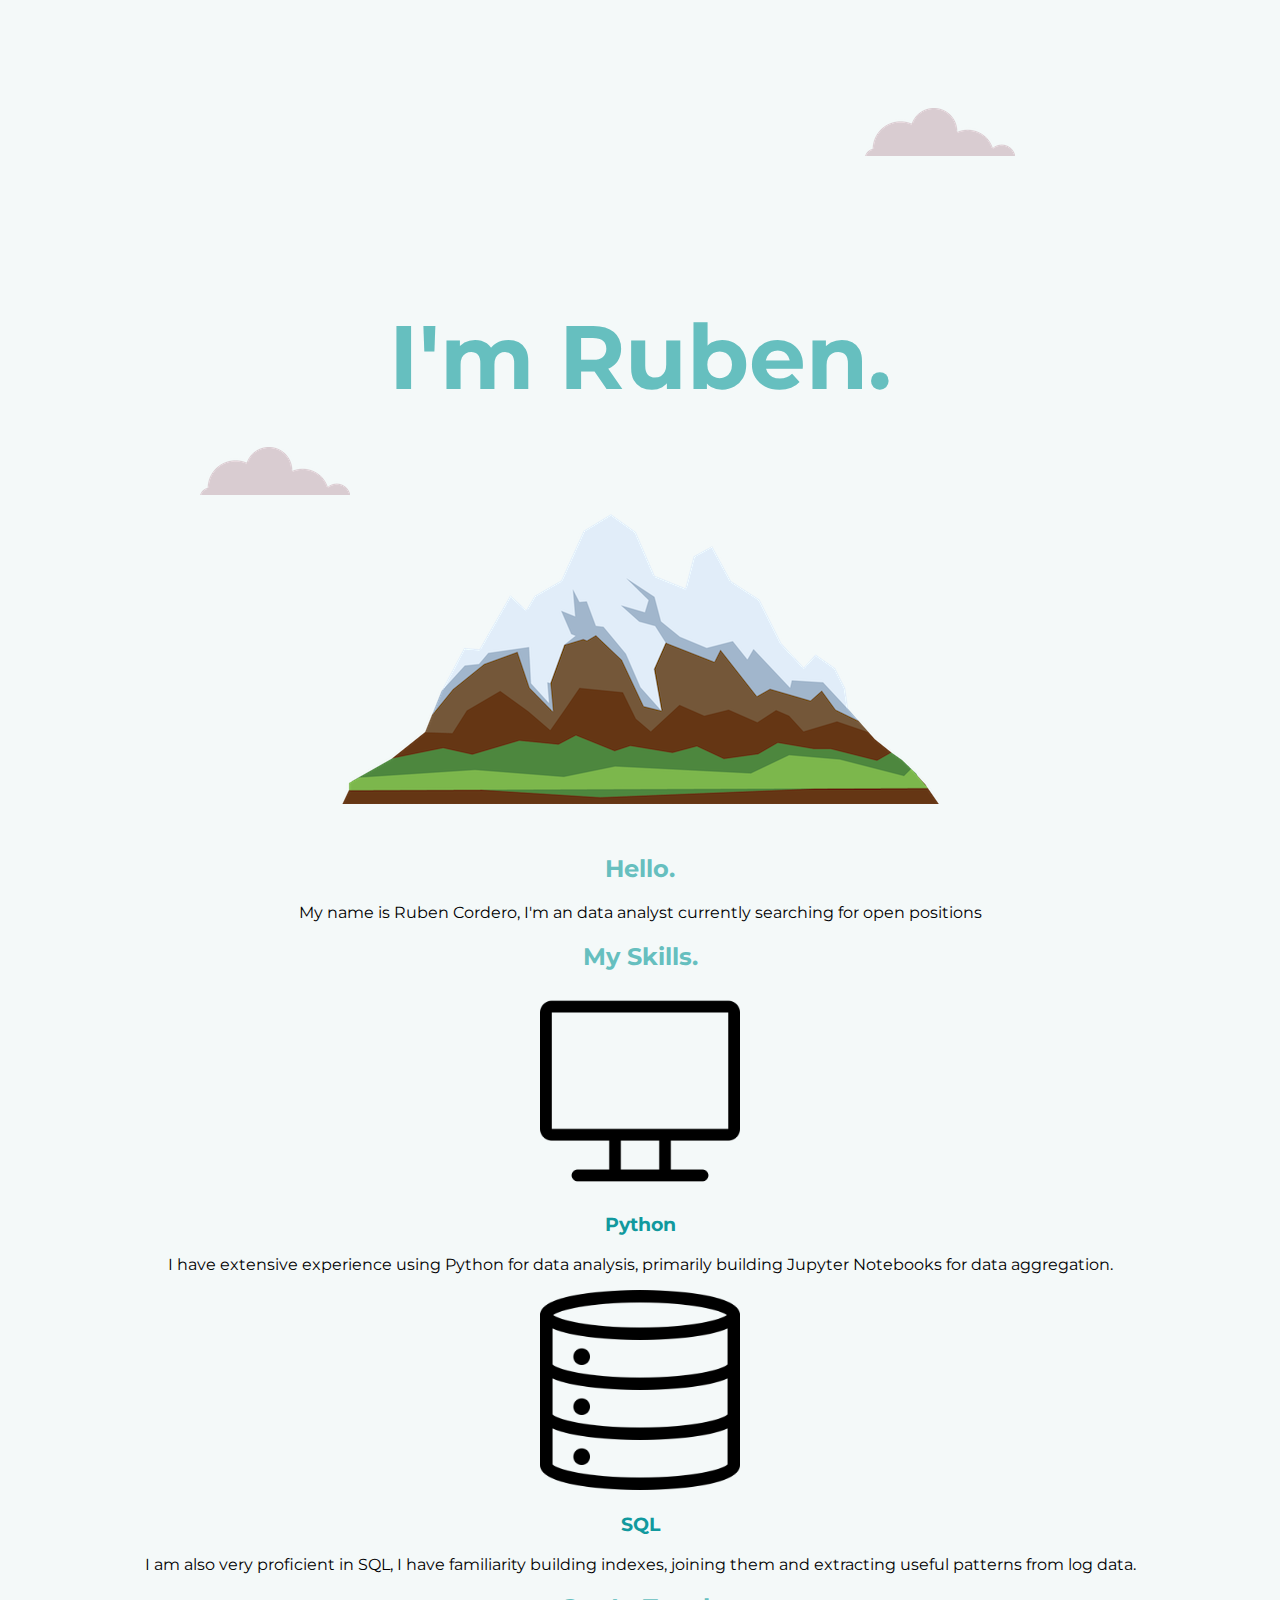
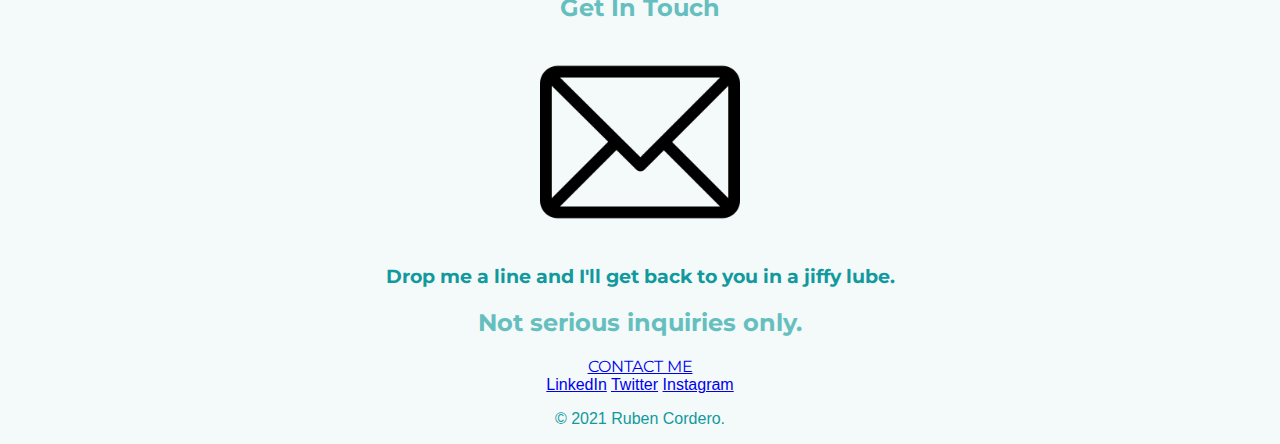
==== index.html @ bd975ff7 "Update index.html" ====
<!DOCTYPE html>
<html lang="en" dir="ltr">
  <head>
    <meta charset="utf-8">
    <title>Ruben Cordero - Web Developer</title>
    <link rel="stylesheet" href="css/styles.css">
    <link rel="icon" href="favicon.ico">
    <link rel="preconnect" href="https://fonts.gstatic.com">
    <link href="https://fonts.googleapis.com/css2?family=Caveat&family=Montserrat:wght@300&family=Satisfy&display=swap" rel="stylesheet">
  </head>
  <body>
    <div class="top-container">
      <img class="top-cloud"src="images/cloud.png" alt="cloud">
      <h1 >I'm Ruben.</h1>
      <img class="bottom-cloud" src="images/cloud.png" alt="cloud">
      <img src="images/mountain.png" alt="mountain">
    </div>
    <div class="middle-container">
      <div class="profile">
        <img class="profile1" src="images/Me_profile.png" alt="">
        <h2>Hello.</h2>
        <p>My name is Ruben Cordero, I'm an data analyst currently searching for open positions</p>
      </div>
      <div class="skills">
        <h2>My Skills.</h2>
        <div class="skill-row">
          <img class="monitor" src="images/monitor.png" alt="monitor">
          <h3>Python</h3>
          <p>I have extensive experience using Python for data analysis, primarily building Jupyter Notebooks for data aggregation.</p>
        </div>
        <div class="skill-row">
          <img class="server" src="images/server-storage.png" alt="mini-server">
          <h3>SQL</h3>
          <p>I am also very proficient in SQL, I have familiarity building indexes, joining them and extracting useful patterns from log data.</p>
        </div>
      </div>
      <div class="contact-me">
        <h2>Get In Touch</h2>
        <img class="envelope" src="images/email.png" alt="email">
        <h3>Drop me a line and I'll get back to you in a jiffy lube.</h3>
        <h2>Not serious inquiries only.</h2>
        <a class="btn" href="mailto:rubencordero@gmail.com">CONTACT ME</a>
      </div>
    </div>


    <div class="bottom-container">
      <a class="footer-link" href="https://www.linkedin.com/in/ruben-cordero-jr/">LinkedIn</a>
      <a class="footer-link" href="https://www.twitter.com/thelifeonland">Twitter</a>
      <a class="footer-link" href="https://www.instagram.com/ruben.c/">Instagram</a>
      <p>© 2021 Ruben Cordero.</p>
    </div>
  </body>
</html>
---- css/styles.css ----
h1{
  font-size: 562.5%;
  margin: 100px auto 0 auto;
  font-family: 'Montserrat', sans-serif;
  font-weight: bold;
  color: #66BFBF;
}
h2{
  color: #66BFBF;
}
h3{
  color: #11999E;
}
body{
background-color: #f4f9f9;
text-align: center;
font-family: verdana, sans-serif;
}
.bottom-cloud{
  position: absolute;
  left: 200px;
}
.top-cloud{
position:relative;
left: 300px;
}
.top-container{
    padding-top: 100px;
    line-height: 2;
}
.middle-container{
  font-family: 'Montserrat', sans-serif;
}
.bottom-container{
  color: #11999E;
}
.skills{
  text-align: center;
}
.profile1{
height: 200px;
width: auto;
border-radius: 50%;
}
.monitor{
  height: 200px;
  width: auto;
}
.envelope{
  height: 200px;
  width: auto;
}
.server{
  height: 200px;
  width: auto;
}
.programmer{
  font-weight: normal;
}
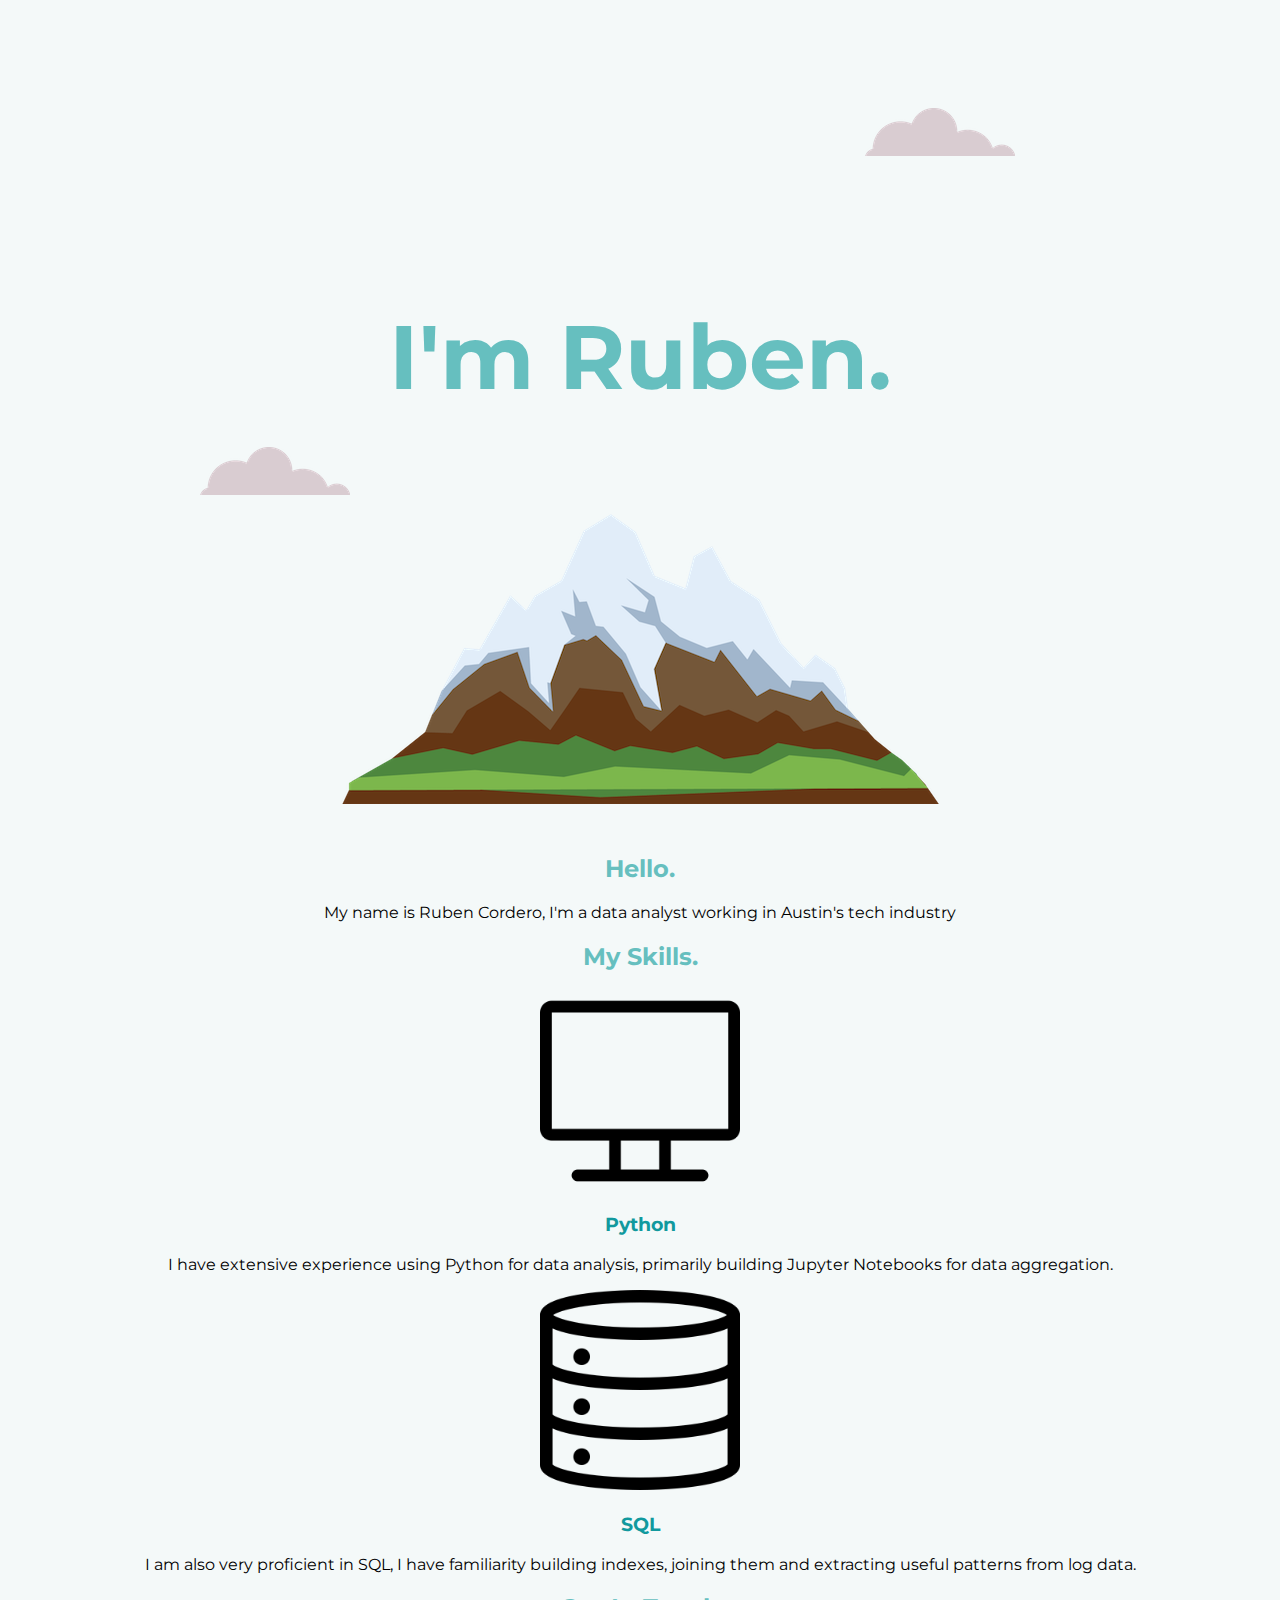
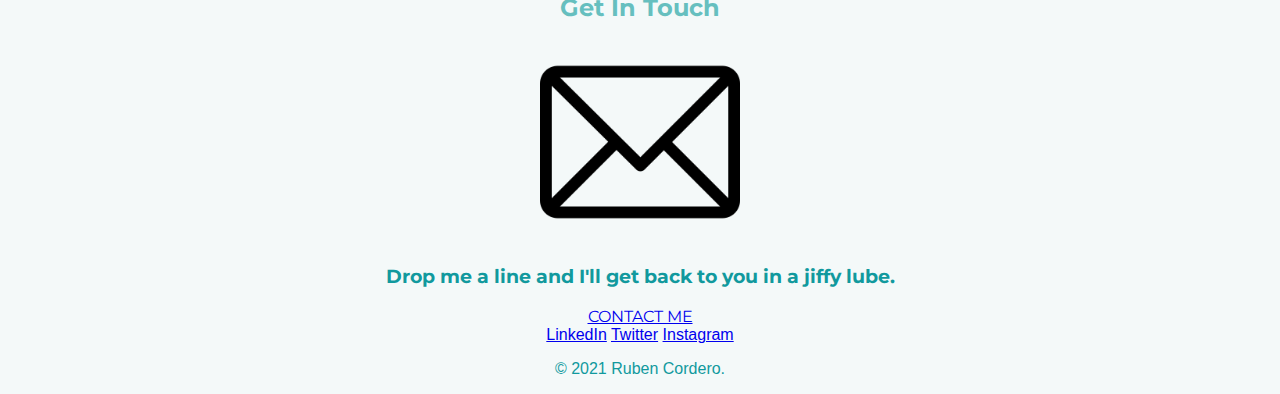
==== commit 68b93ad6: "Updates title" ====
--- a/index.html
+++ b/index.html
@@ -2,7 +2,7 @@
 <html lang="en" dir="ltr">
   <head>
     <meta charset="utf-8">
-    <title>Ruben Cordero - Web Developer</title>
+    <title>Ruben Cordero - Jack of all Techs</title>
     <link rel="stylesheet" href="css/styles.css">
     <link rel="icon" href="favicon.ico">
     <link rel="preconnect" href="https://fonts.gstatic.com">
@@ -19,7 +19,7 @@
       <div class="profile">
         <img class="profile1" src="images/Me_profile.png" alt="">
         <h2>Hello.</h2>
-        <p>My name is Ruben Cordero, I'm an data analyst currently searching for open positions</p>
+        <p>My name is Ruben Cordero, I'm a data analyst working in Austin's tech industry</p>
       </div>
       <div class="skills">
         <h2>My Skills.</h2>
@@ -38,7 +38,6 @@
         <h2>Get In Touch</h2>
         <img class="envelope" src="images/email.png" alt="email">
         <h3>Drop me a line and I'll get back to you in a jiffy lube.</h3>
-        <h2>Not serious inquiries only.</h2>
         <a class="btn" href="mailto:rubencordero@gmail.com">CONTACT ME</a>
       </div>
     </div>
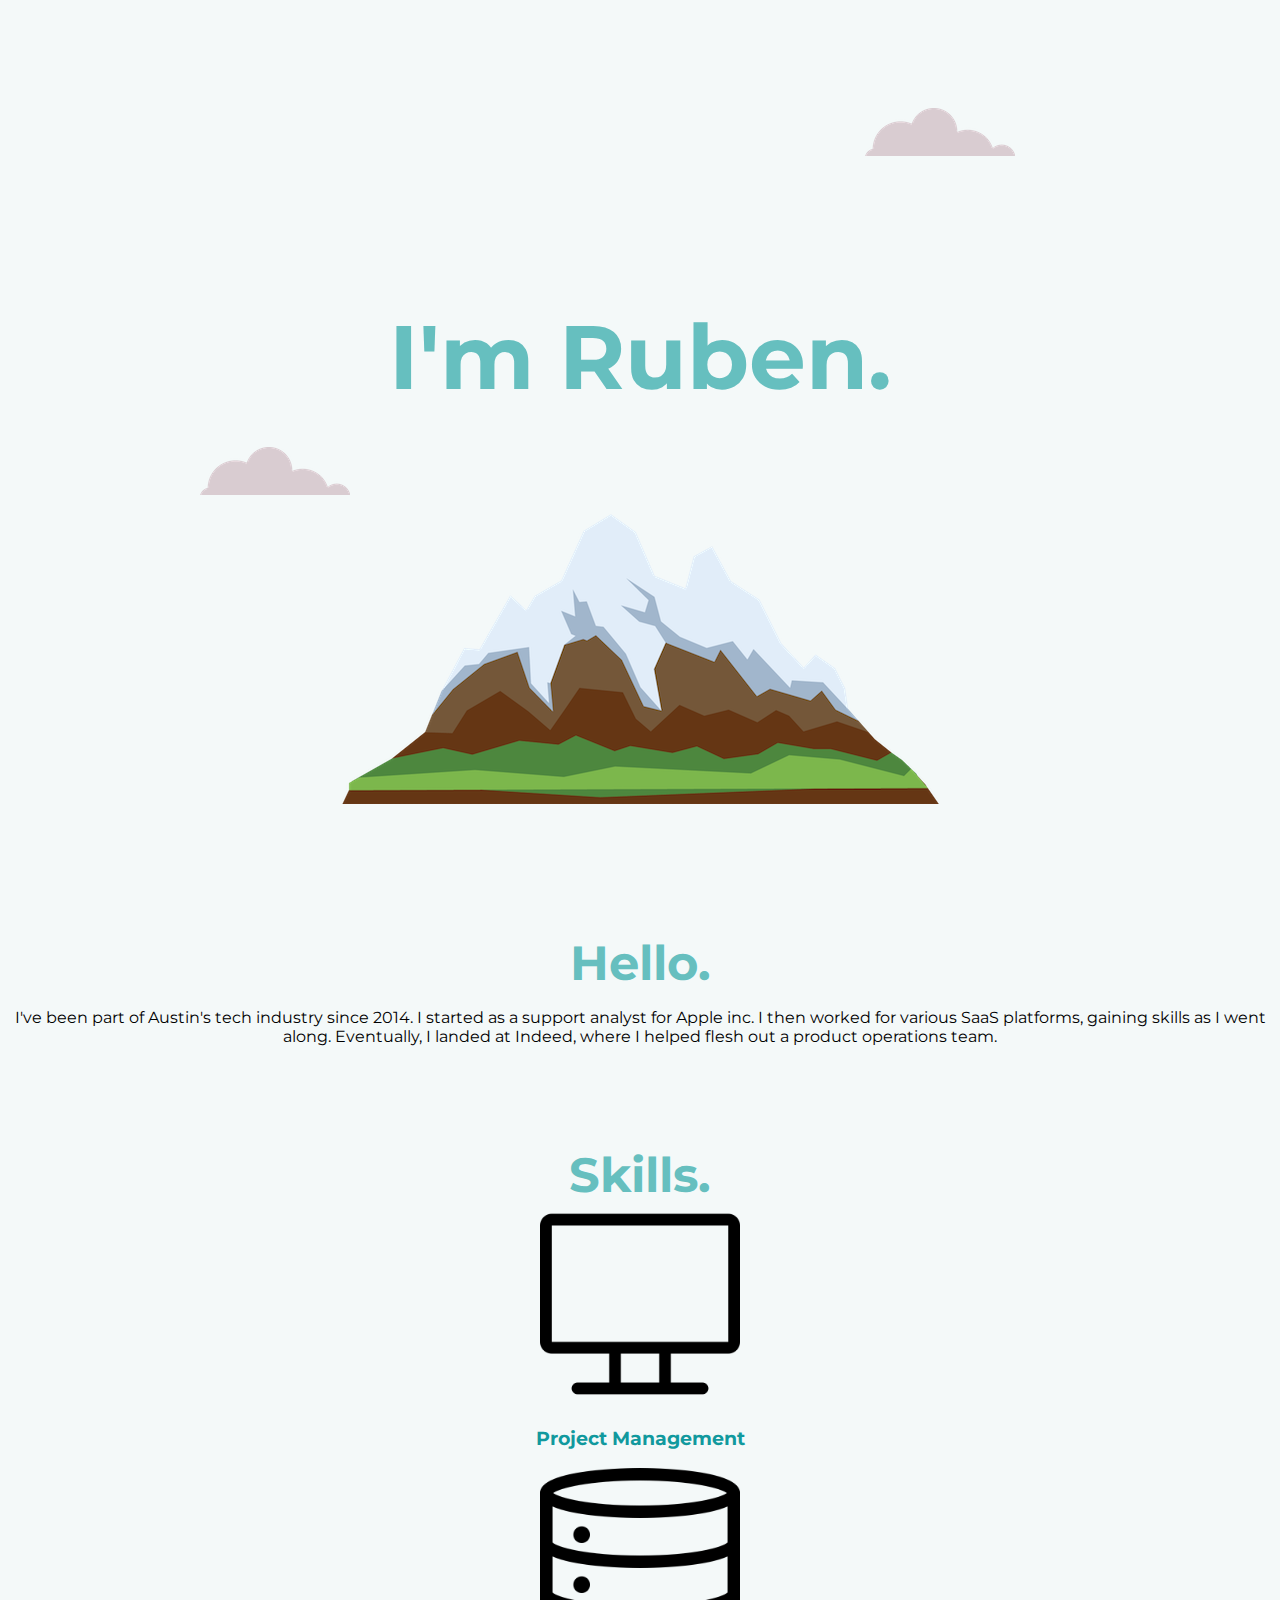
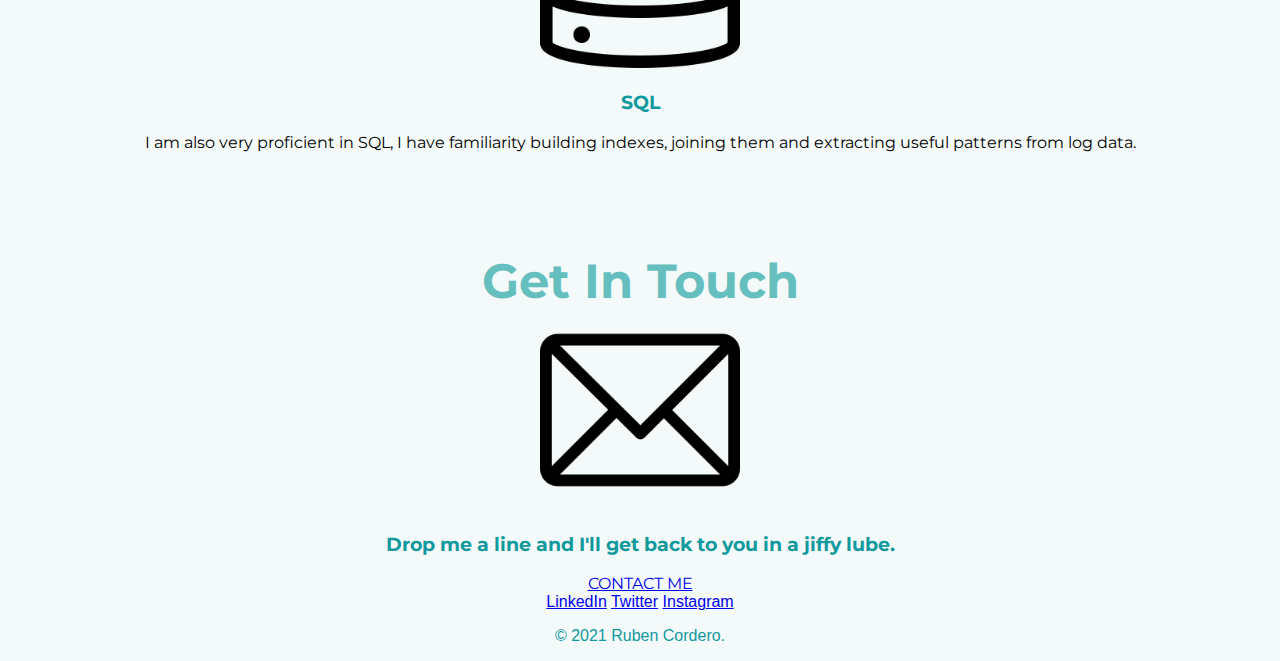
==== commit 5abcfed3: "Updates welcome message" ====
--- a/index.html
+++ b/index.html
@@ -19,14 +19,14 @@
       <div class="profile">
         <img class="profile1" src="images/Me_profile.png" alt="">
         <h2>Hello.</h2>
-        <p>My name is Ruben Cordero, I'm a data analyst working in Austin's tech industry</p>
+        <p>I've been part of Austin's tech industry since 2014. I started as a support analyst for Apple inc. I then worked for various SaaS platforms, gaining skills as I went along. Eventually, I landed at Indeed, where I helped flesh out a product operations team.</p>
       </div>
       <div class="skills">
-        <h2>My Skills.</h2>
+        <h2> Skills.</h2>
         <div class="skill-row">
           <img class="monitor" src="images/monitor.png" alt="monitor">
-          <h3>Python</h3>
-          <p>I have extensive experience using Python for data analysis, primarily building Jupyter Notebooks for data aggregation.</p>
+          <h3>Project Management</h3>
+          <p></p>
         </div>
         <div class="skill-row">
           <img class="server" src="images/server-storage.png" alt="mini-server">
--- a/css/styles.css
+++ b/css/styles.css
@@ -7,8 +7,11 @@
   color: #66BFBF;
 }
 h2{
-  color: #66BFBF;
-}
+  font-size: 300%;
+  margin: 100px auto 0 auto;
+  font-family: 'Montserrat', sans-serif;
+  font-weight: bold;
+  color: #66BFBF;}
 h3{
   color: #11999E;
 }
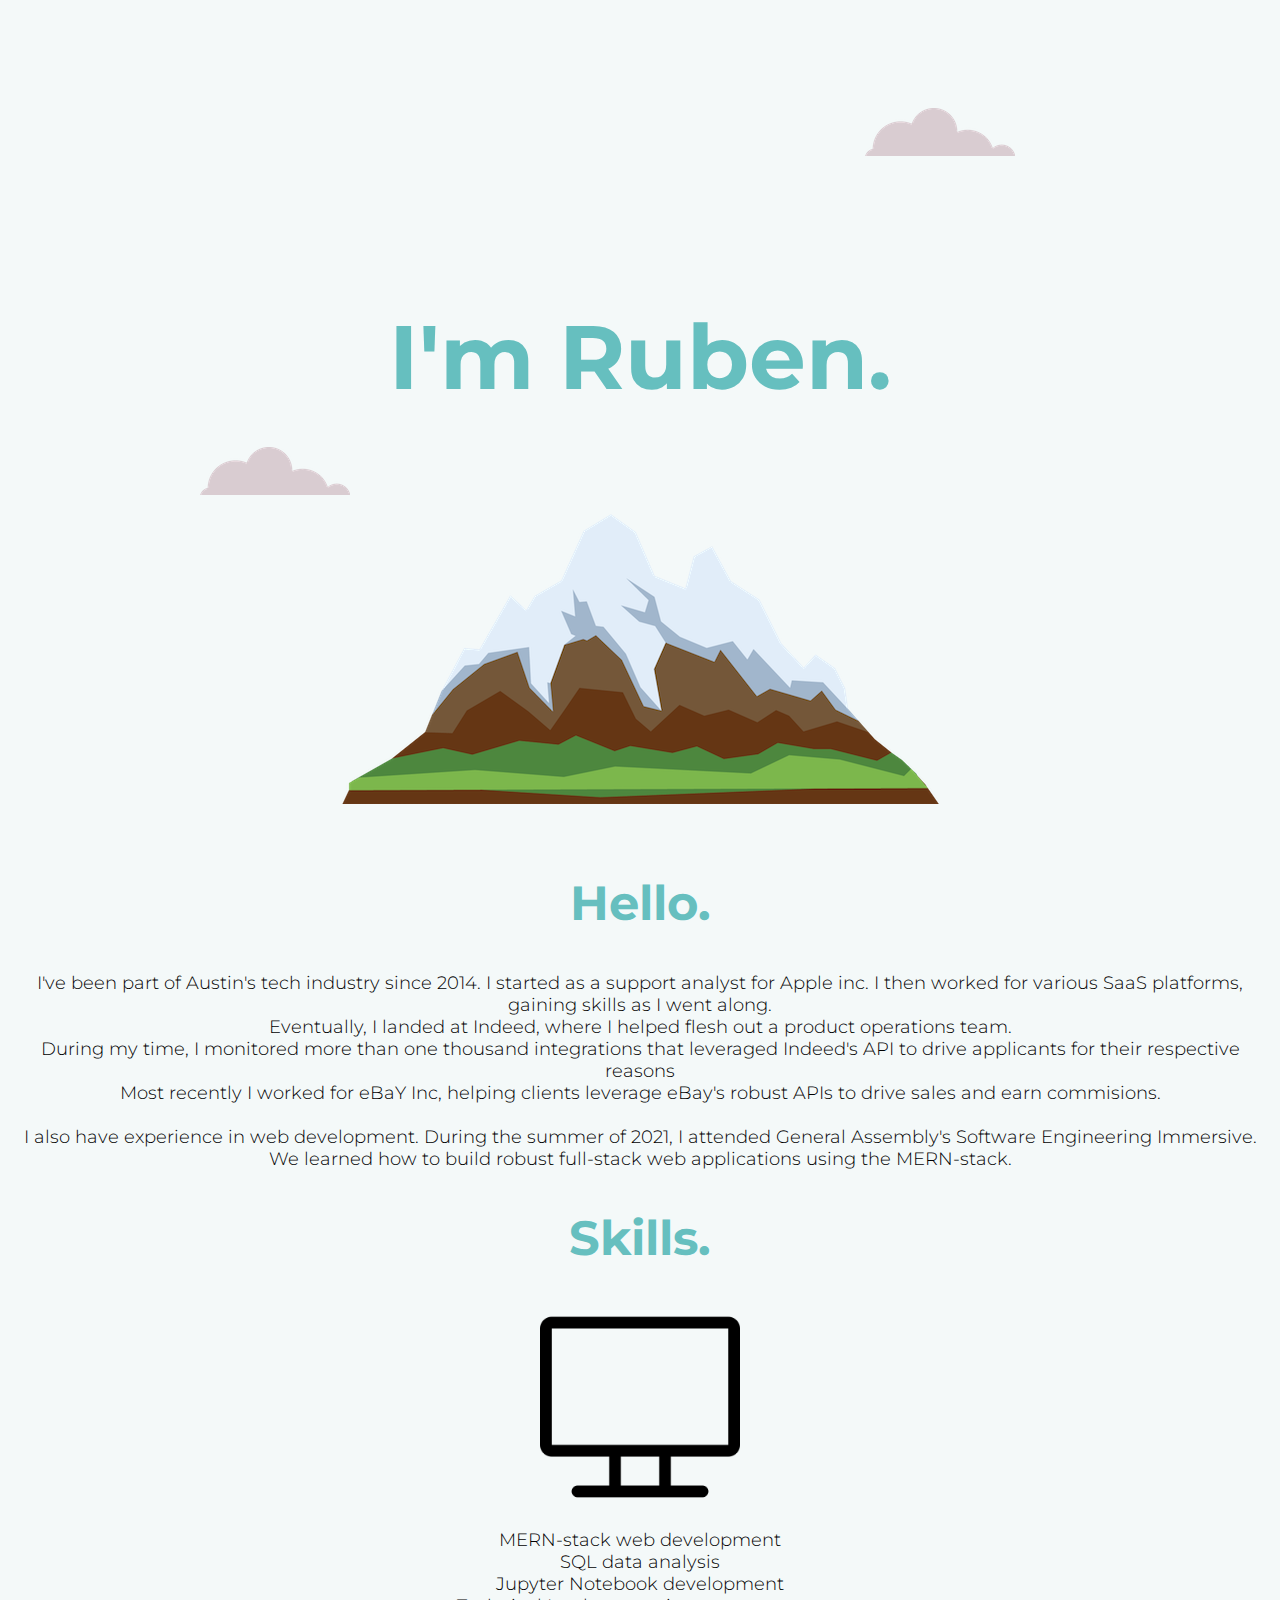
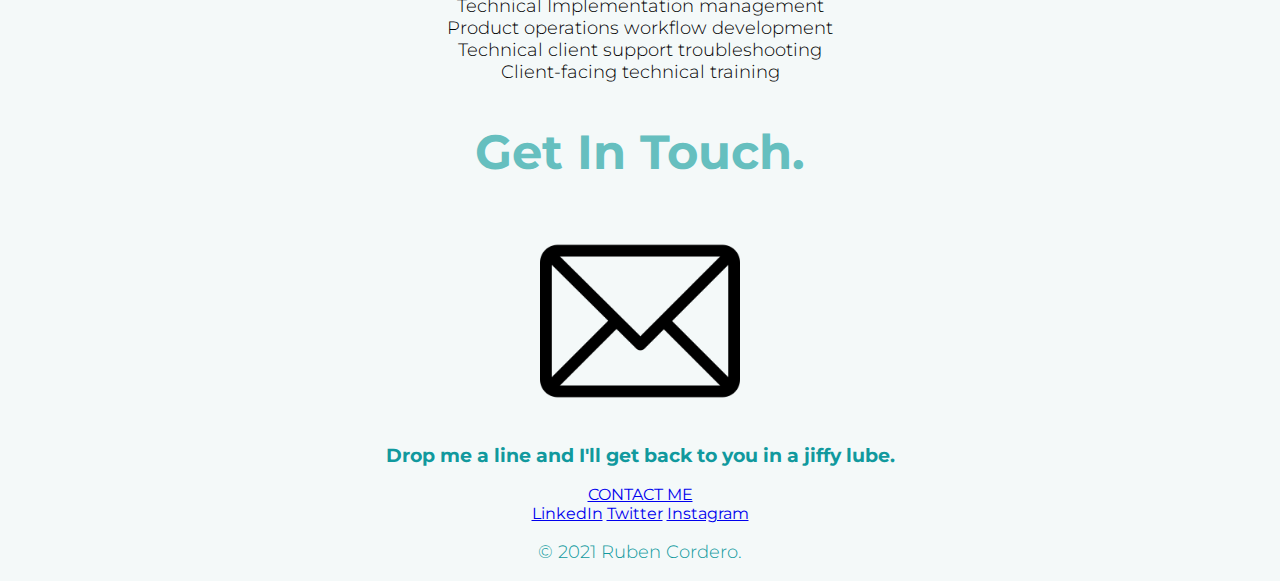
==== commit 3e38f0eb: "Updates welcome paragraph and revamps skills section" ====
--- a/index.html
+++ b/index.html
@@ -19,23 +19,37 @@
       <div class="profile">
         <img class="profile1" src="images/Me_profile.png" alt="">
         <h2>Hello.</h2>
-        <p>I've been part of Austin's tech industry since 2014. I started as a support analyst for Apple inc. I then worked for various SaaS platforms, gaining skills as I went along. Eventually, I landed at Indeed, where I helped flesh out a product operations team.</p>
+        <p>I've been part of Austin's tech industry since 2014. I started as a support analyst for Apple inc. I then worked for various SaaS platforms, gaining skills as I went along. 
+          <br>Eventually, I landed at Indeed, where I helped flesh out a product operations team.
+          <br>During my time, I monitored more than one thousand integrations that leveraged Indeed's API to drive applicants for their respective reasons
+          <br> Most recently I worked for eBaY Inc, helping clients leverage eBay's robust APIs to drive sales and earn commisions.
+          <br>
+          <br>
+          I also have experience in web development. During the summer of 2021, I attended General Assembly's Software Engineering Immersive. 
+          <br>We learned how to build robust full-stack web applications using the MERN-stack.
+        </p>
       </div>
       <div class="skills">
         <h2> Skills.</h2>
         <div class="skill-row">
           <img class="monitor" src="images/monitor.png" alt="monitor">
-          <h3>Project Management</h3>
-          <p></p>
+          <h3Project Management</h3>
+          <p>MERN-stack web development<br>
+            SQL data analysis <br>
+            Jupyter Notebook development<br>
+            Technical Implementation management <br>
+            Product operations workflow development <br>
+            Technical client support troubleshooting <br>
+            Client-facing technical training</p>
         </div>
-        <div class="skill-row">
+<!--         <div class="skill-row">
           <img class="server" src="images/server-storage.png" alt="mini-server">
           <h3>SQL</h3>
           <p>I am also very proficient in SQL, I have familiarity building indexes, joining them and extracting useful patterns from log data.</p>
         </div>
-      </div>
+      </div> -->
       <div class="contact-me">
-        <h2>Get In Touch</h2>
+        <h2>Get In Touch.</h2>
         <img class="envelope" src="images/email.png" alt="email">
         <h3>Drop me a line and I'll get back to you in a jiffy lube.</h3>
         <a class="btn" href="mailto:rubencordero@gmail.com">CONTACT ME</a>
--- a/css/styles.css
+++ b/css/styles.css
@@ -8,7 +8,7 @@
 }
 h2{
   font-size: 300%;
-  margin: 100px auto 0 auto;
+  /* margin: 100px auto 0 auto; */
   font-family: 'Montserrat', sans-serif;
   font-weight: bold;
   color: #66BFBF;}
@@ -19,6 +19,9 @@
 background-color: #f4f9f9;
 text-align: center;
 font-family: verdana, sans-serif;
+}
+p{
+  font-size: large;  font-weight: 300;
 }
 .bottom-cloud{
   position: absolute;
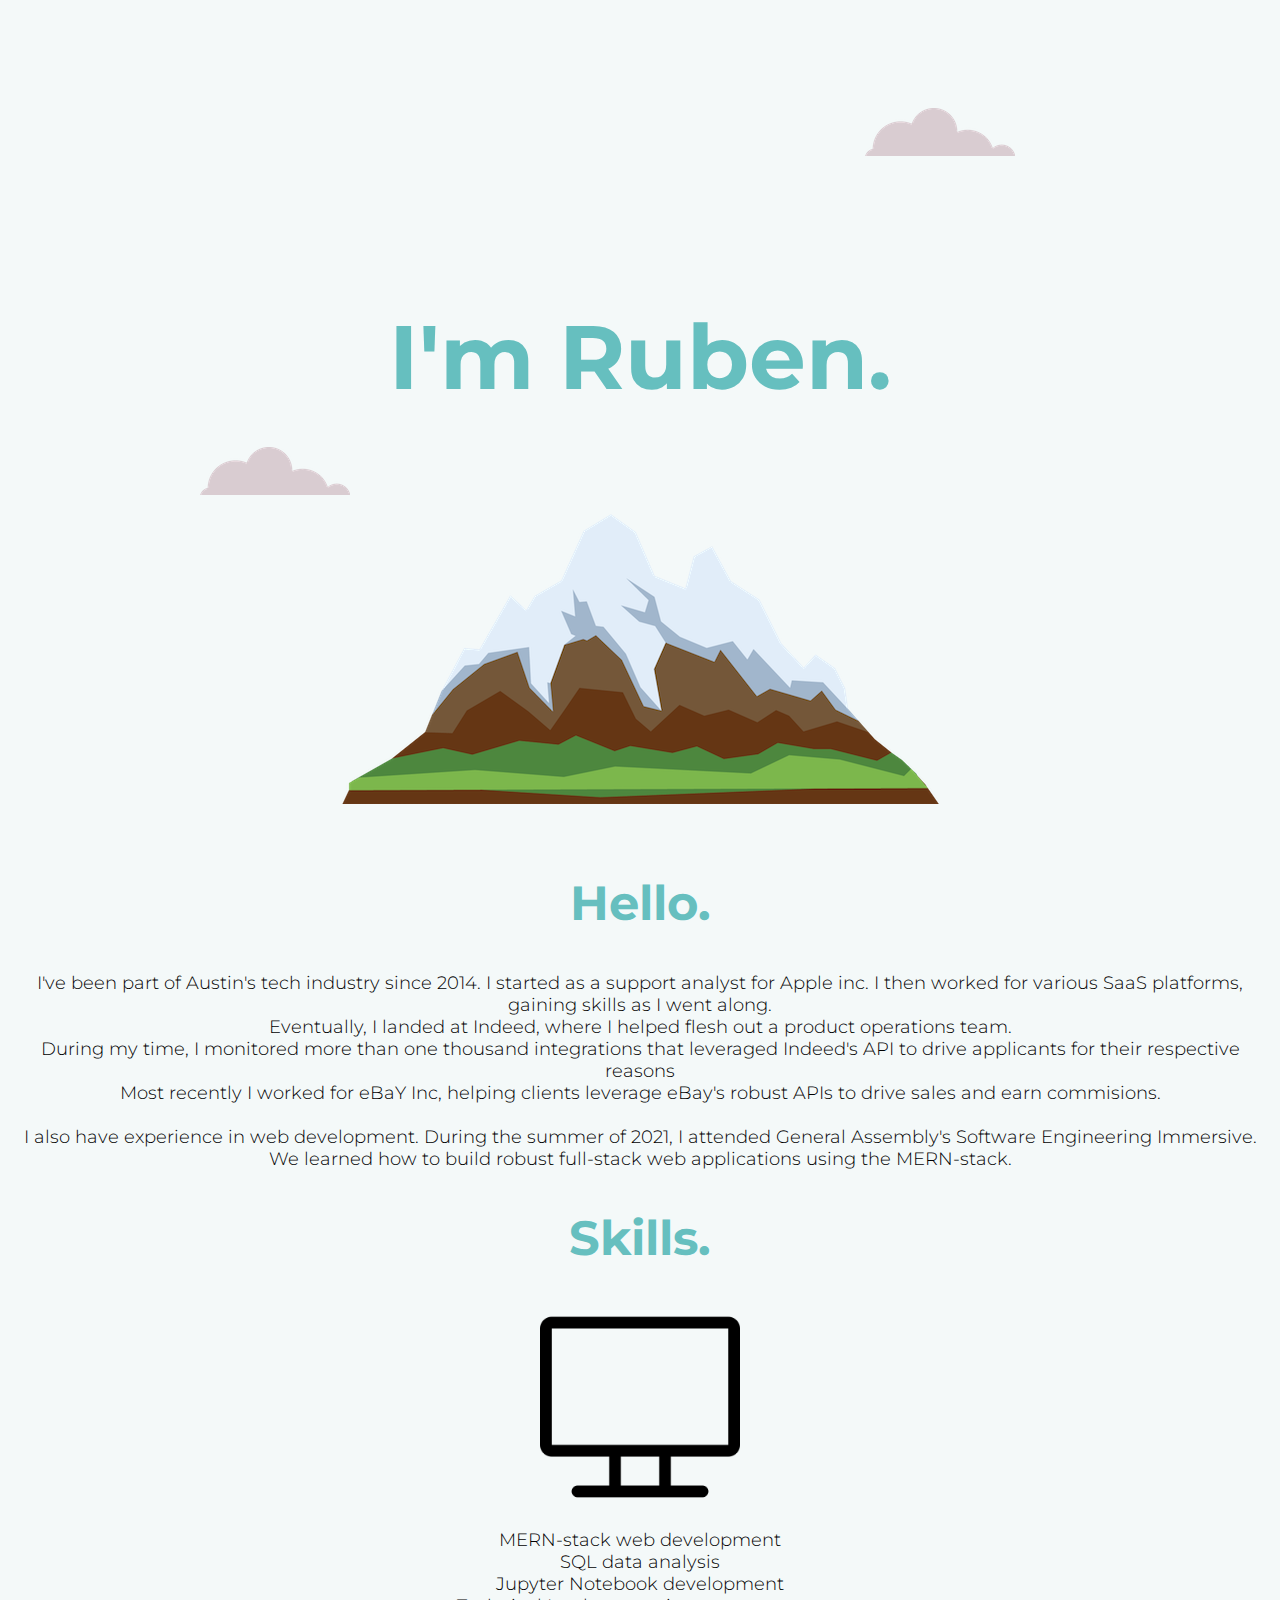
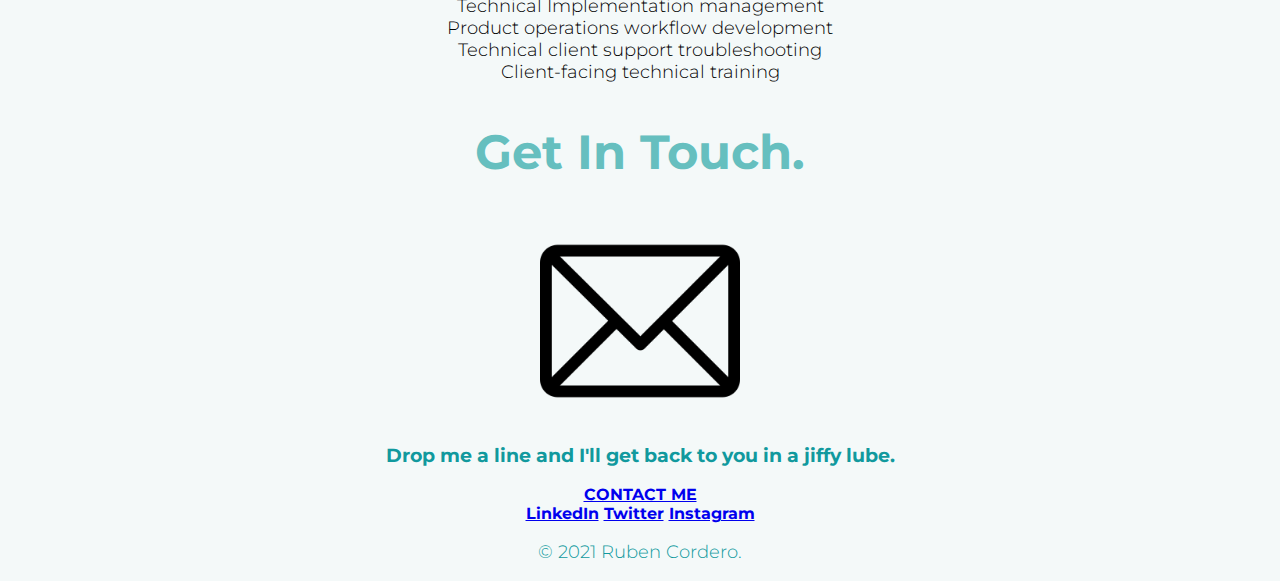
==== commit b6df3ac9: "Fixes title text" ====
--- a/index.html
+++ b/index.html
@@ -2,7 +2,7 @@
 <html lang="en" dir="ltr">
   <head>
     <meta charset="utf-8">
-    <title>Ruben Cordero - Jack of all Techs</title>
+    <title>Ruben Cordero</title>
     <link rel="stylesheet" href="css/styles.css">
     <link rel="icon" href="favicon.ico">
     <link rel="preconnect" href="https://fonts.gstatic.com">
--- a/css/styles.css
+++ b/css/styles.css
@@ -37,6 +37,7 @@
 }
 .middle-container{
   font-family: 'Montserrat', sans-serif;
+  font-weight: bold;
 }
 .bottom-container{
   color: #11999E;
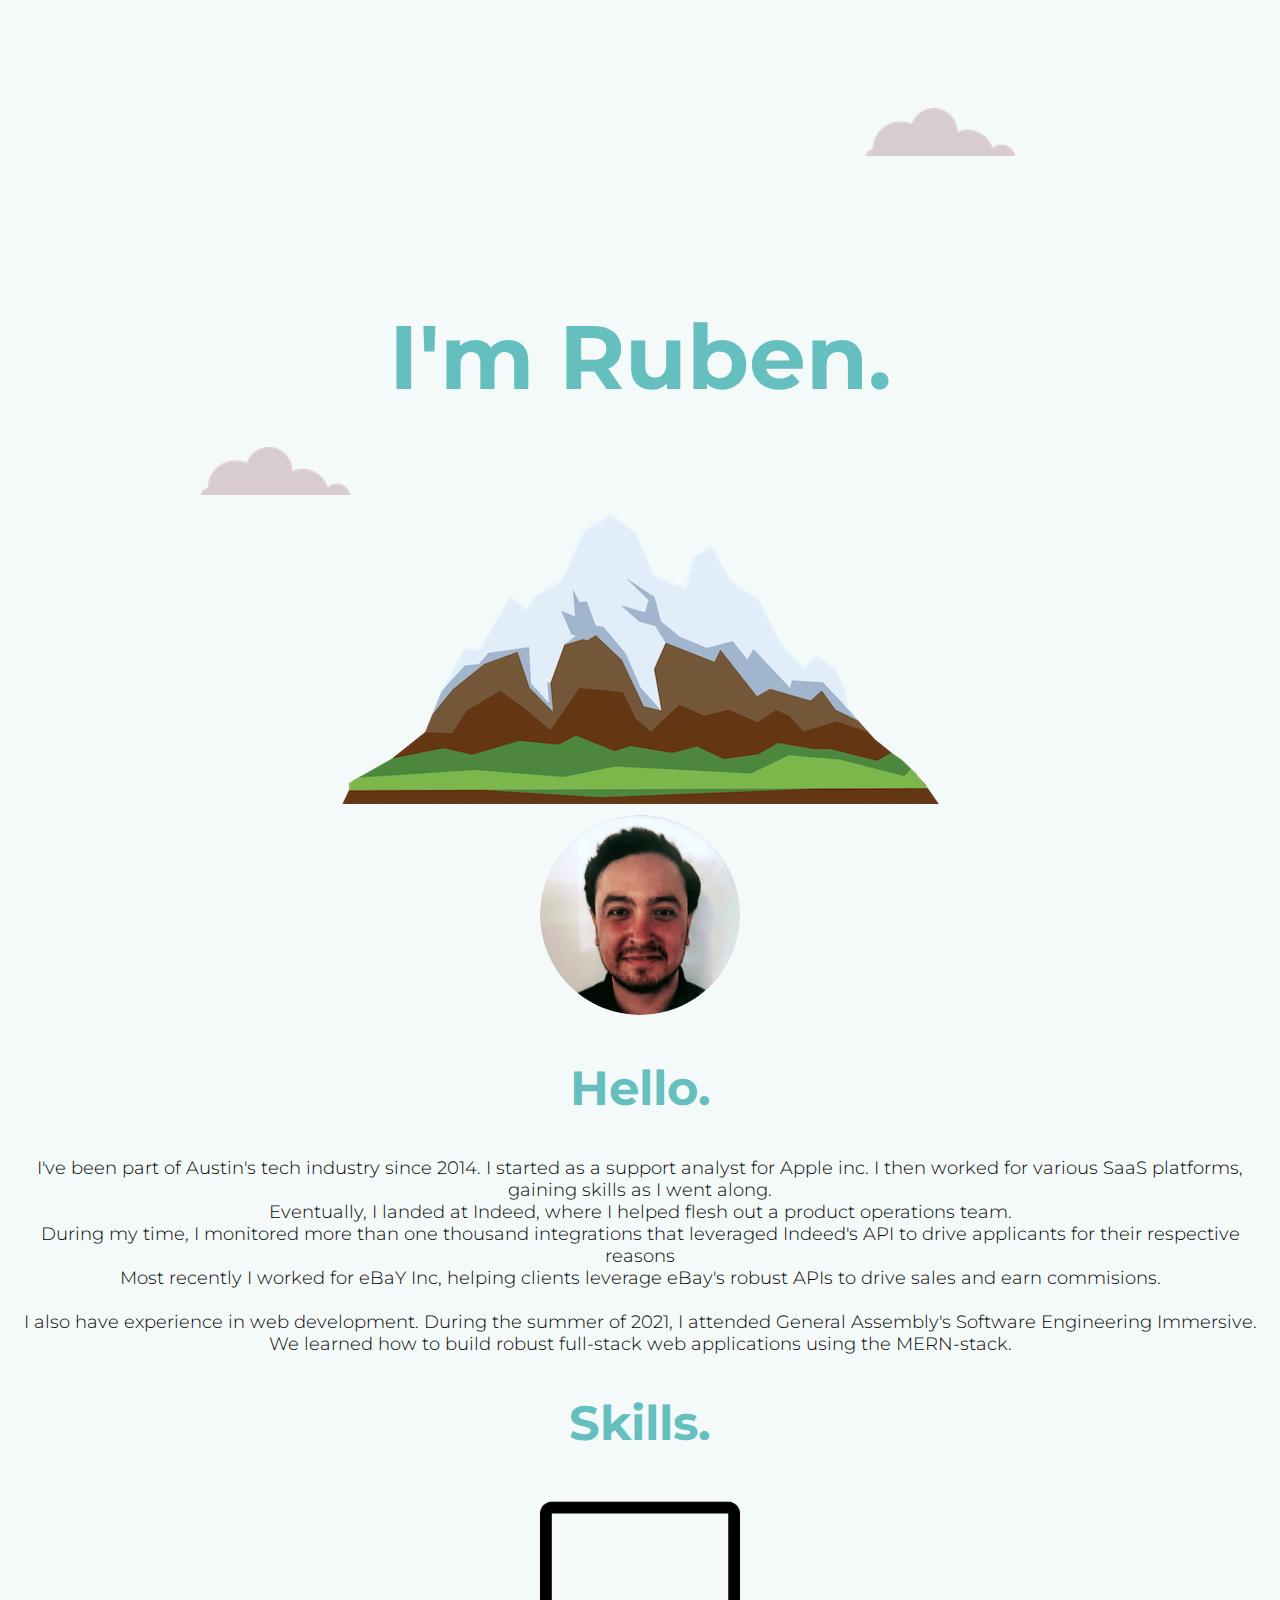
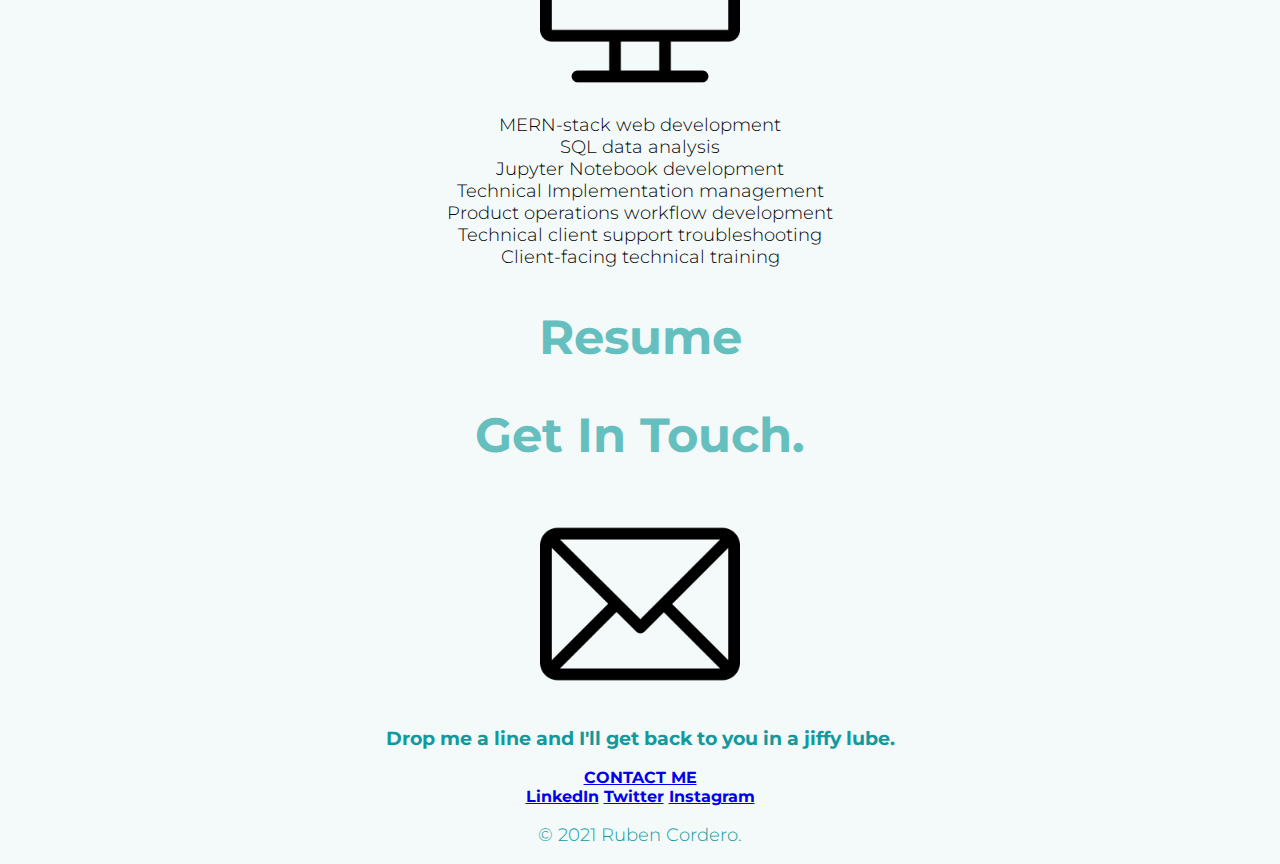
==== commit 2ac733fa: "adds resume div" ====
--- a/index.html
+++ b/index.html
@@ -42,12 +42,11 @@
             Technical client support troubleshooting <br>
             Client-facing technical training</p>
         </div>
-<!--         <div class="skill-row">
-          <img class="server" src="images/server-storage.png" alt="mini-server">
-          <h3>SQL</h3>
-          <p>I am also very proficient in SQL, I have familiarity building indexes, joining them and extracting useful patterns from log data.</p>
+        <div class="skills">
+          <h2>Resume</h2>
+          <div class="skill-row">
+          </div>
         </div>
-      </div> -->
       <div class="contact-me">
         <h2>Get In Touch.</h2>
         <img class="envelope" src="images/email.png" alt="email">
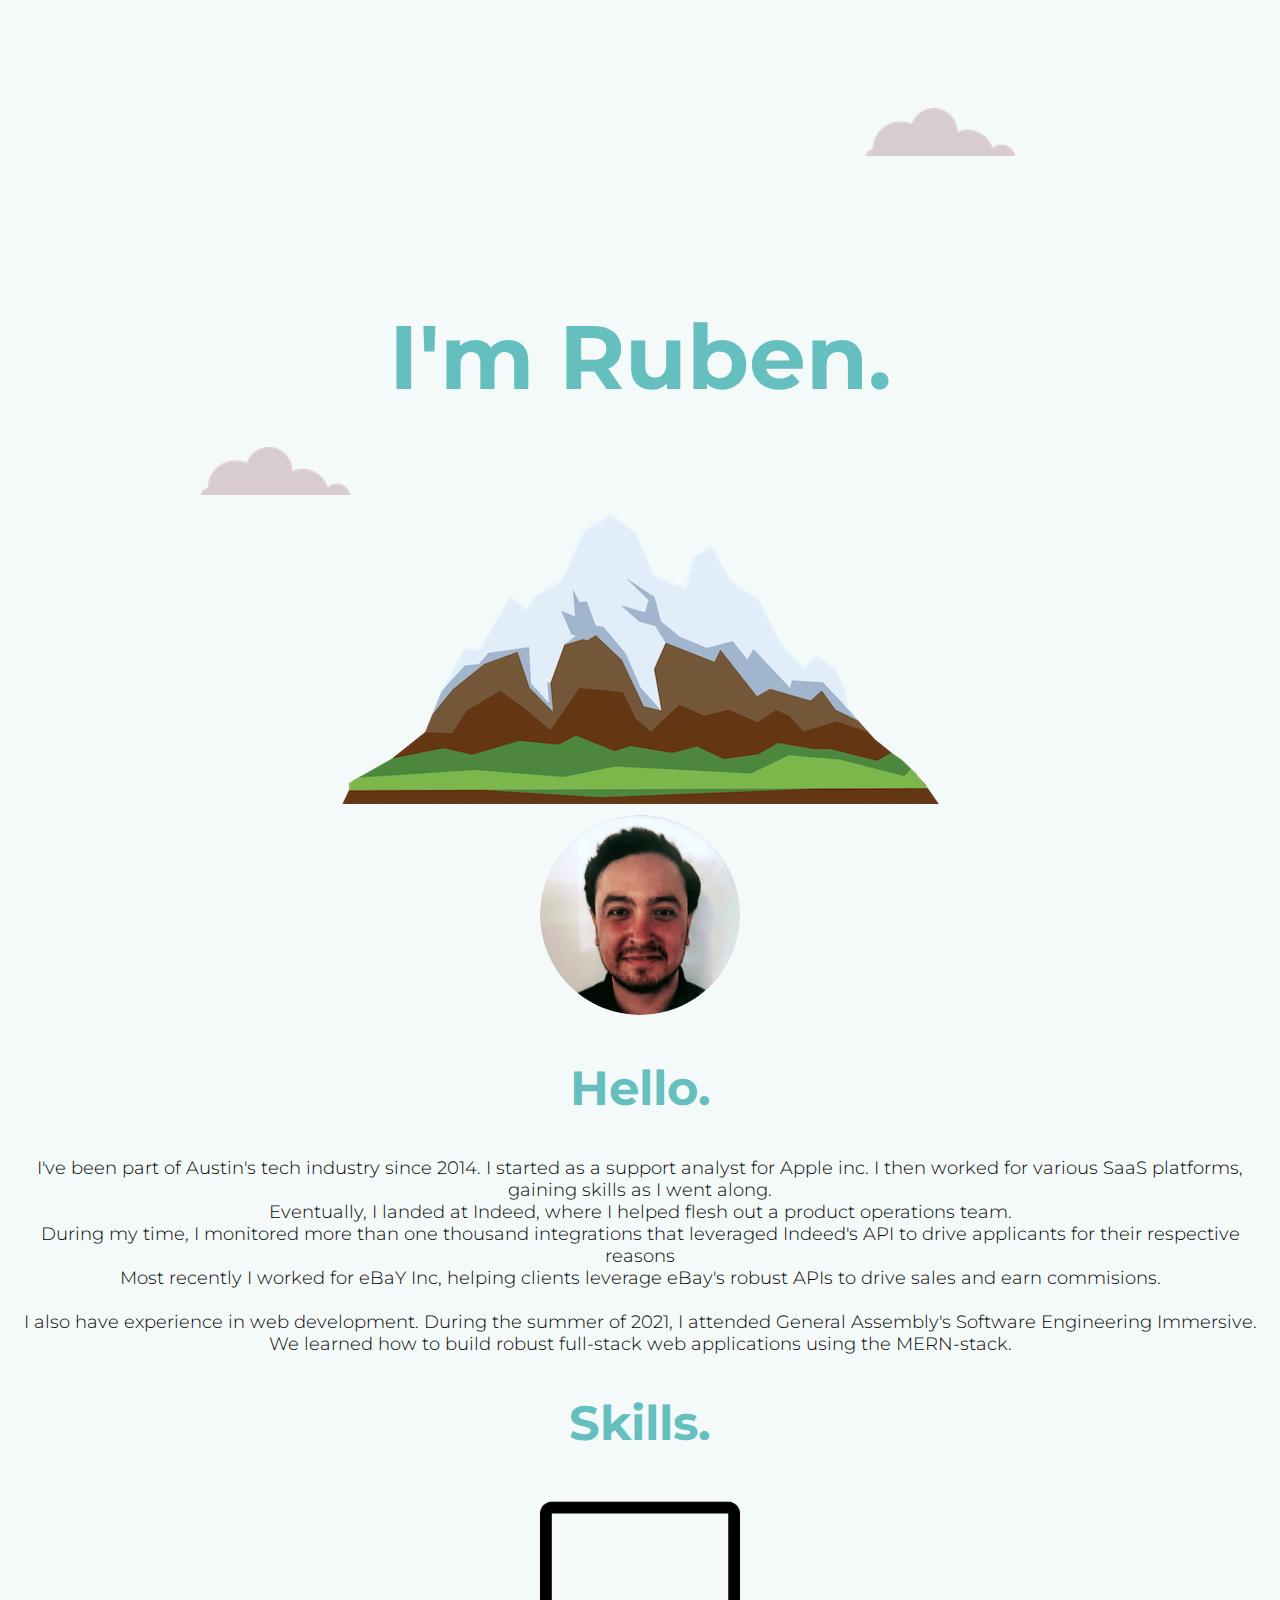
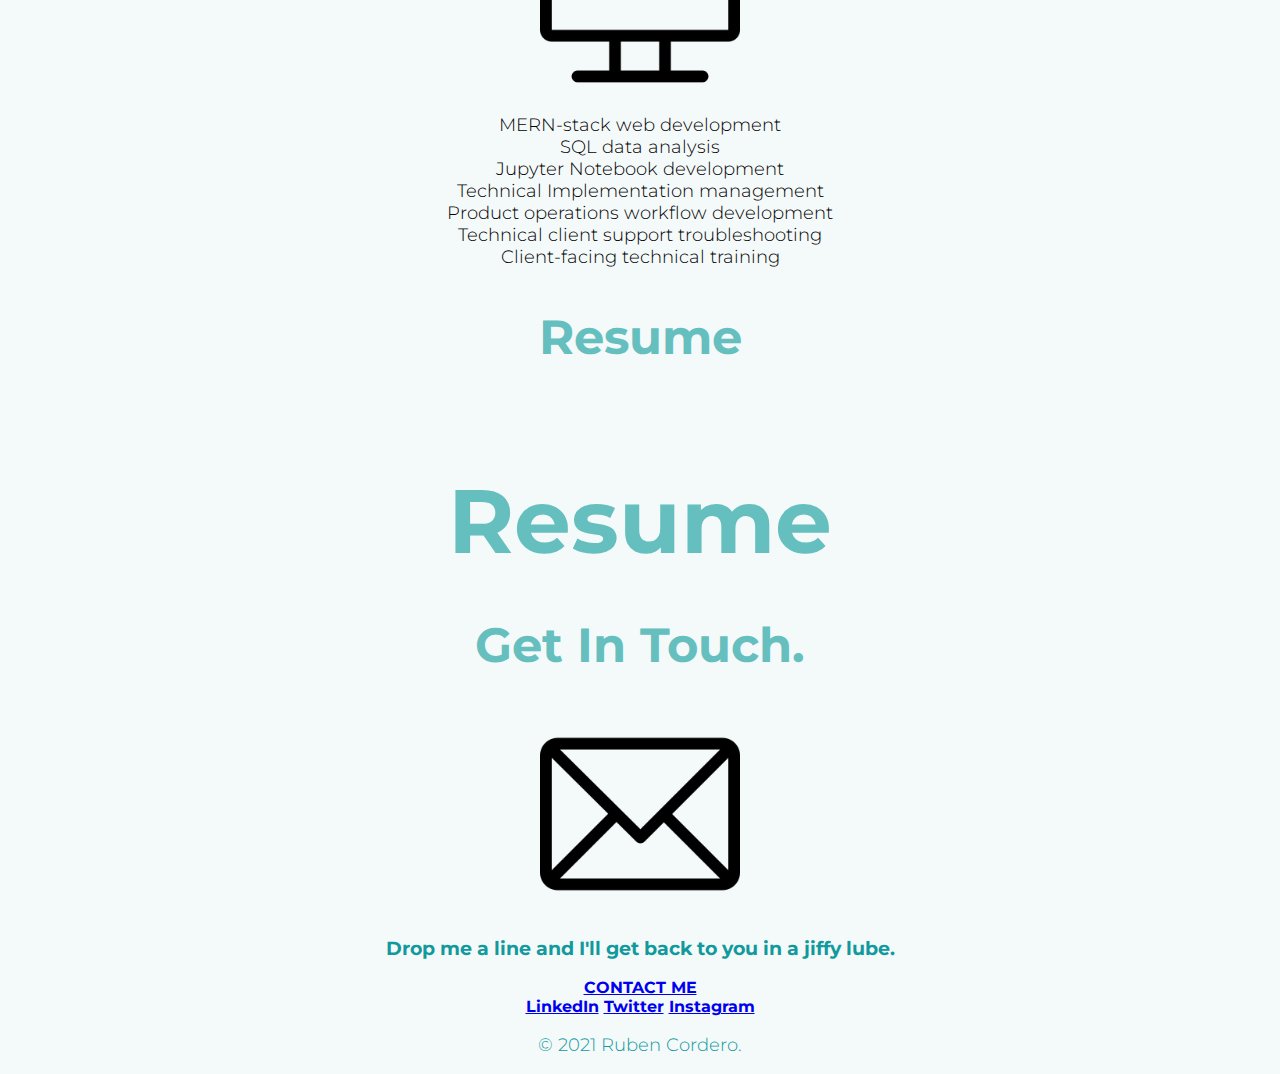
==== commit 6a9982d8: "adds resume h1" ====
--- a/index.html
+++ b/index.html
@@ -44,6 +44,7 @@
         </div>
         <div class="skills">
           <h2>Resume</h2>
+          <h1>Resume</h1>
           <div class="skill-row">
           </div>
         </div>
